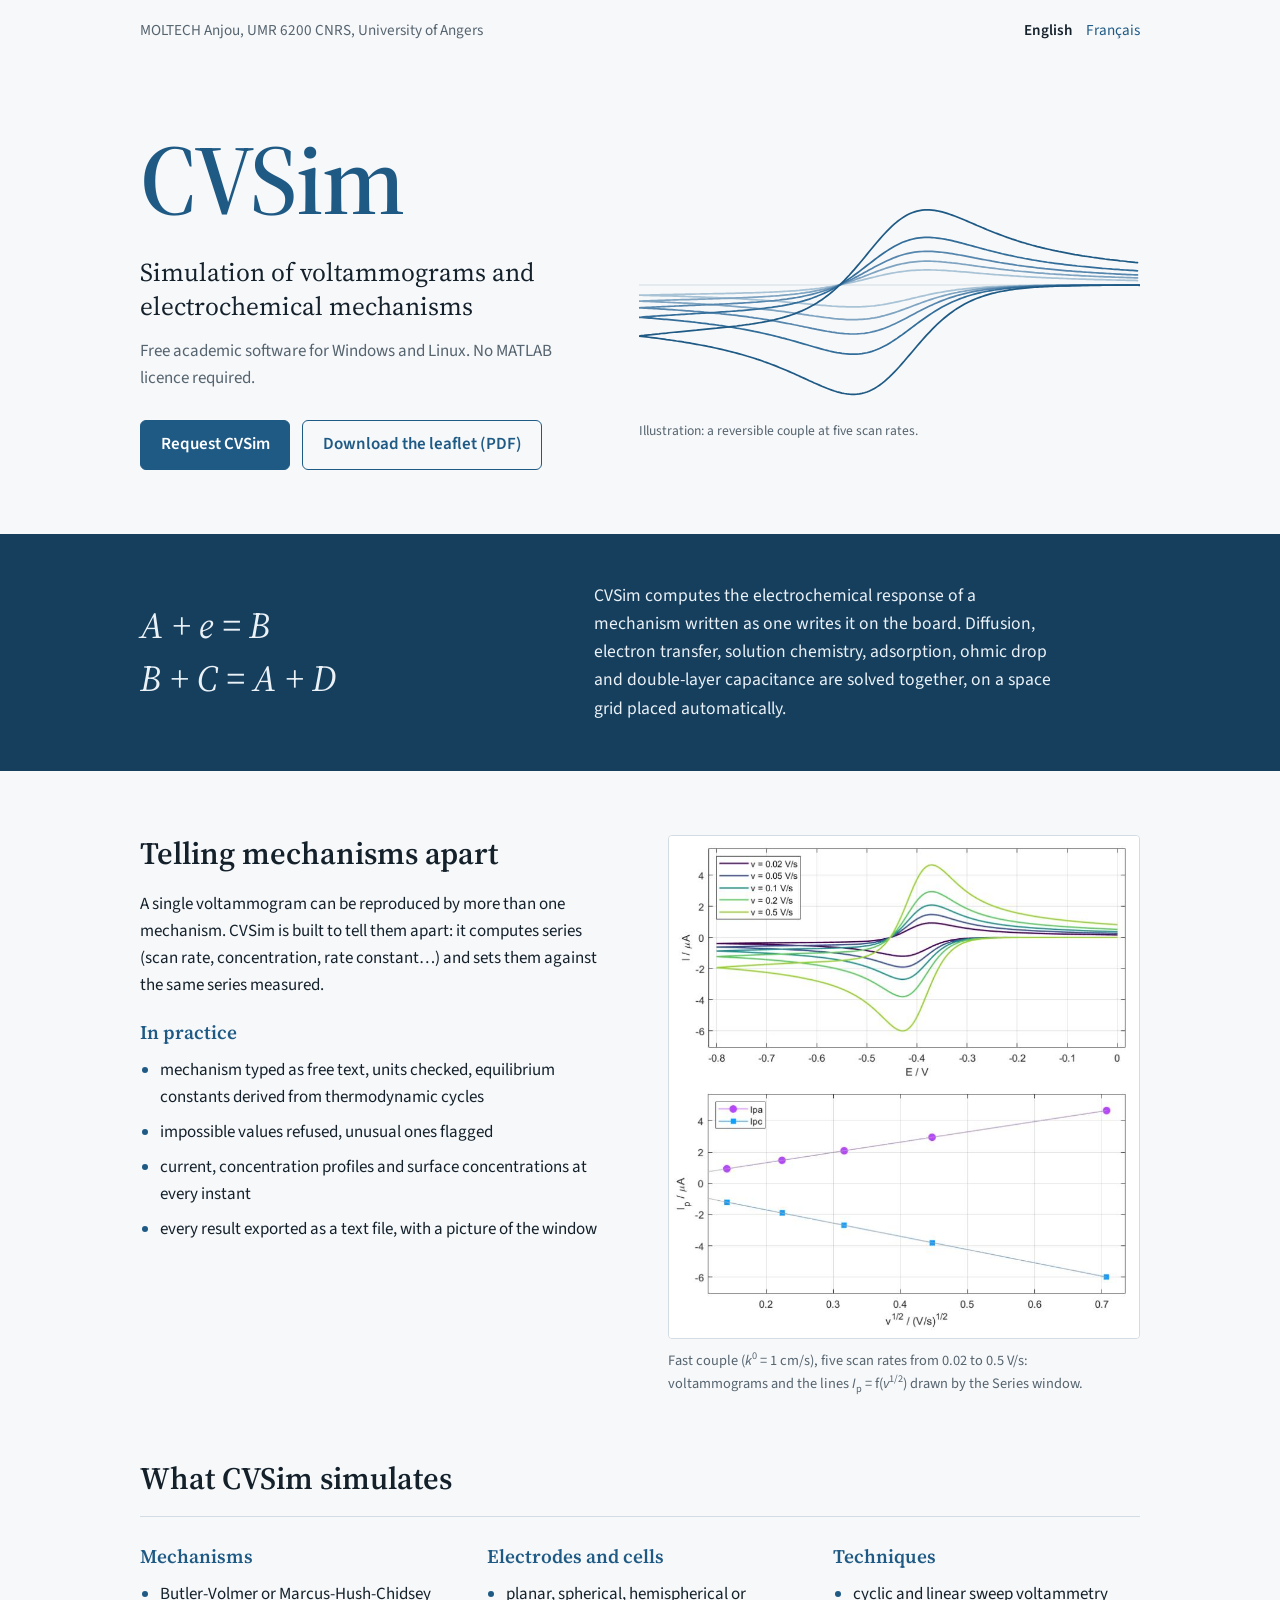
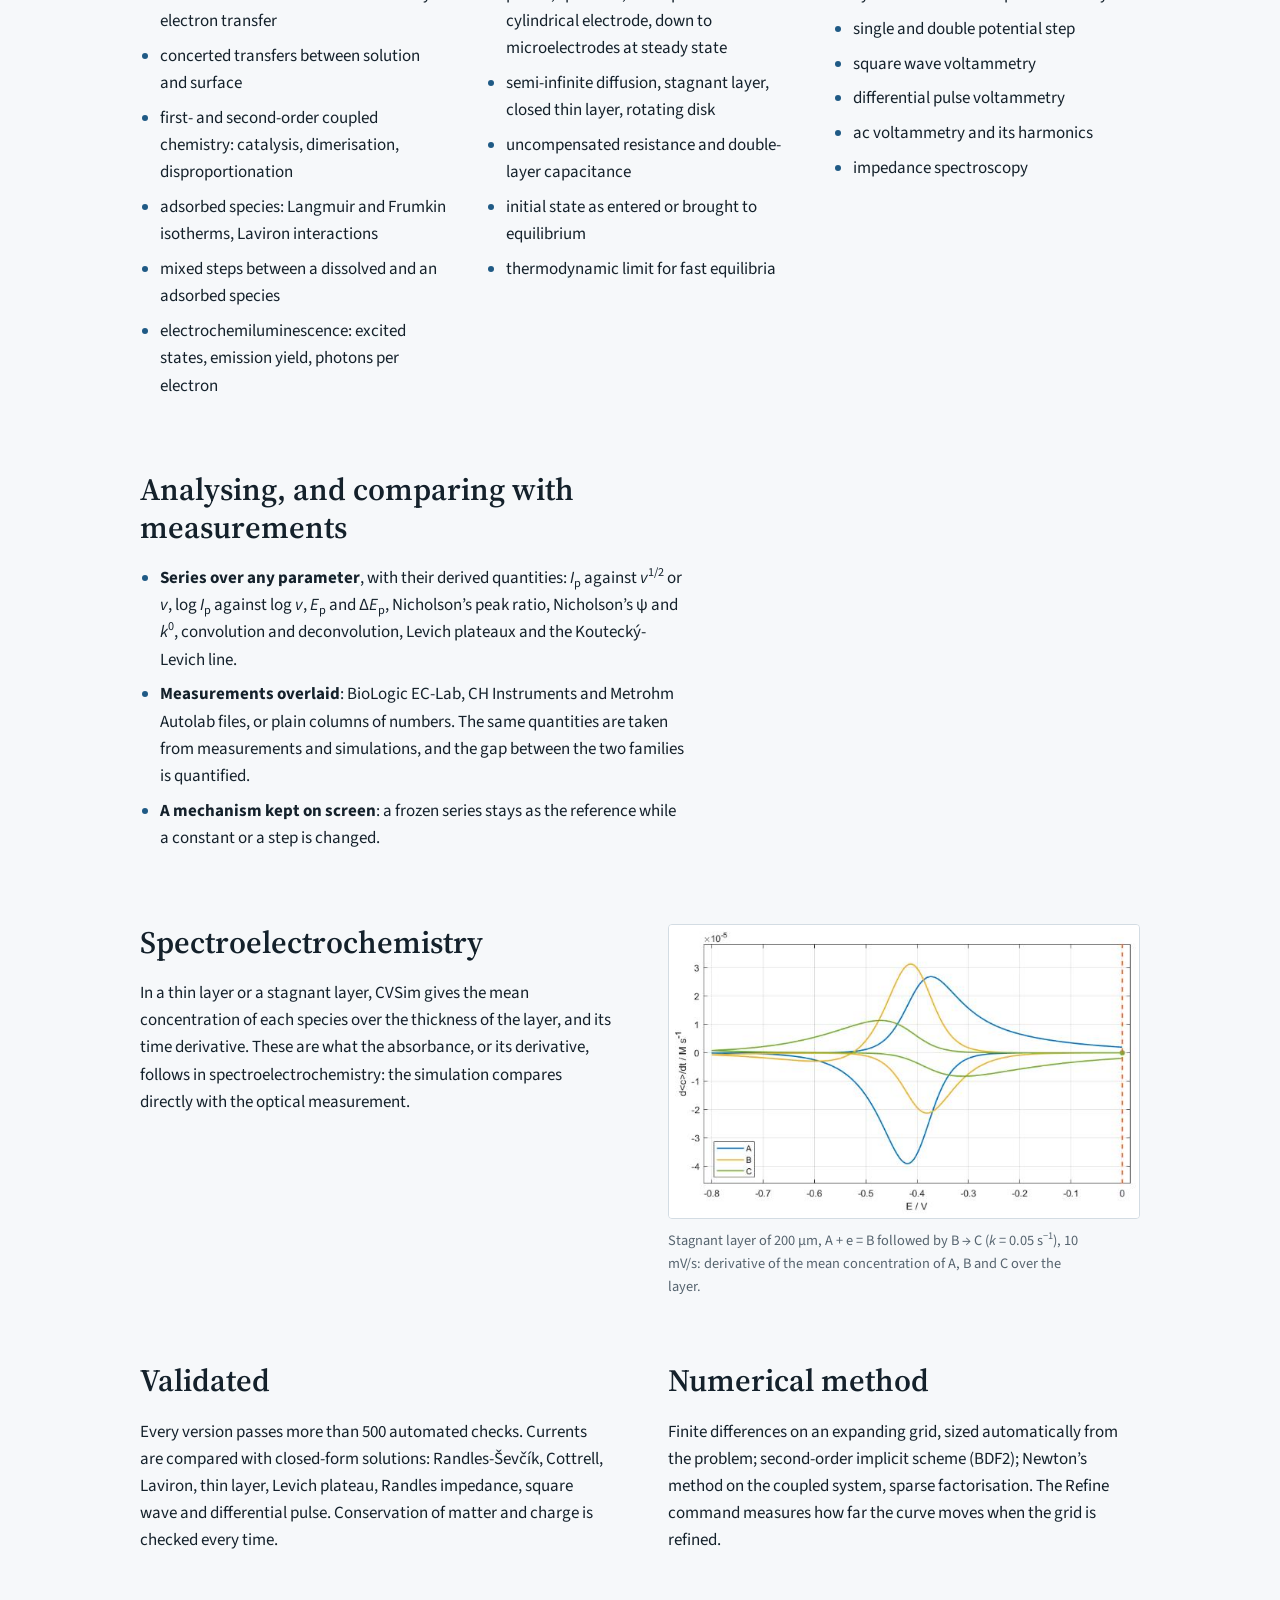
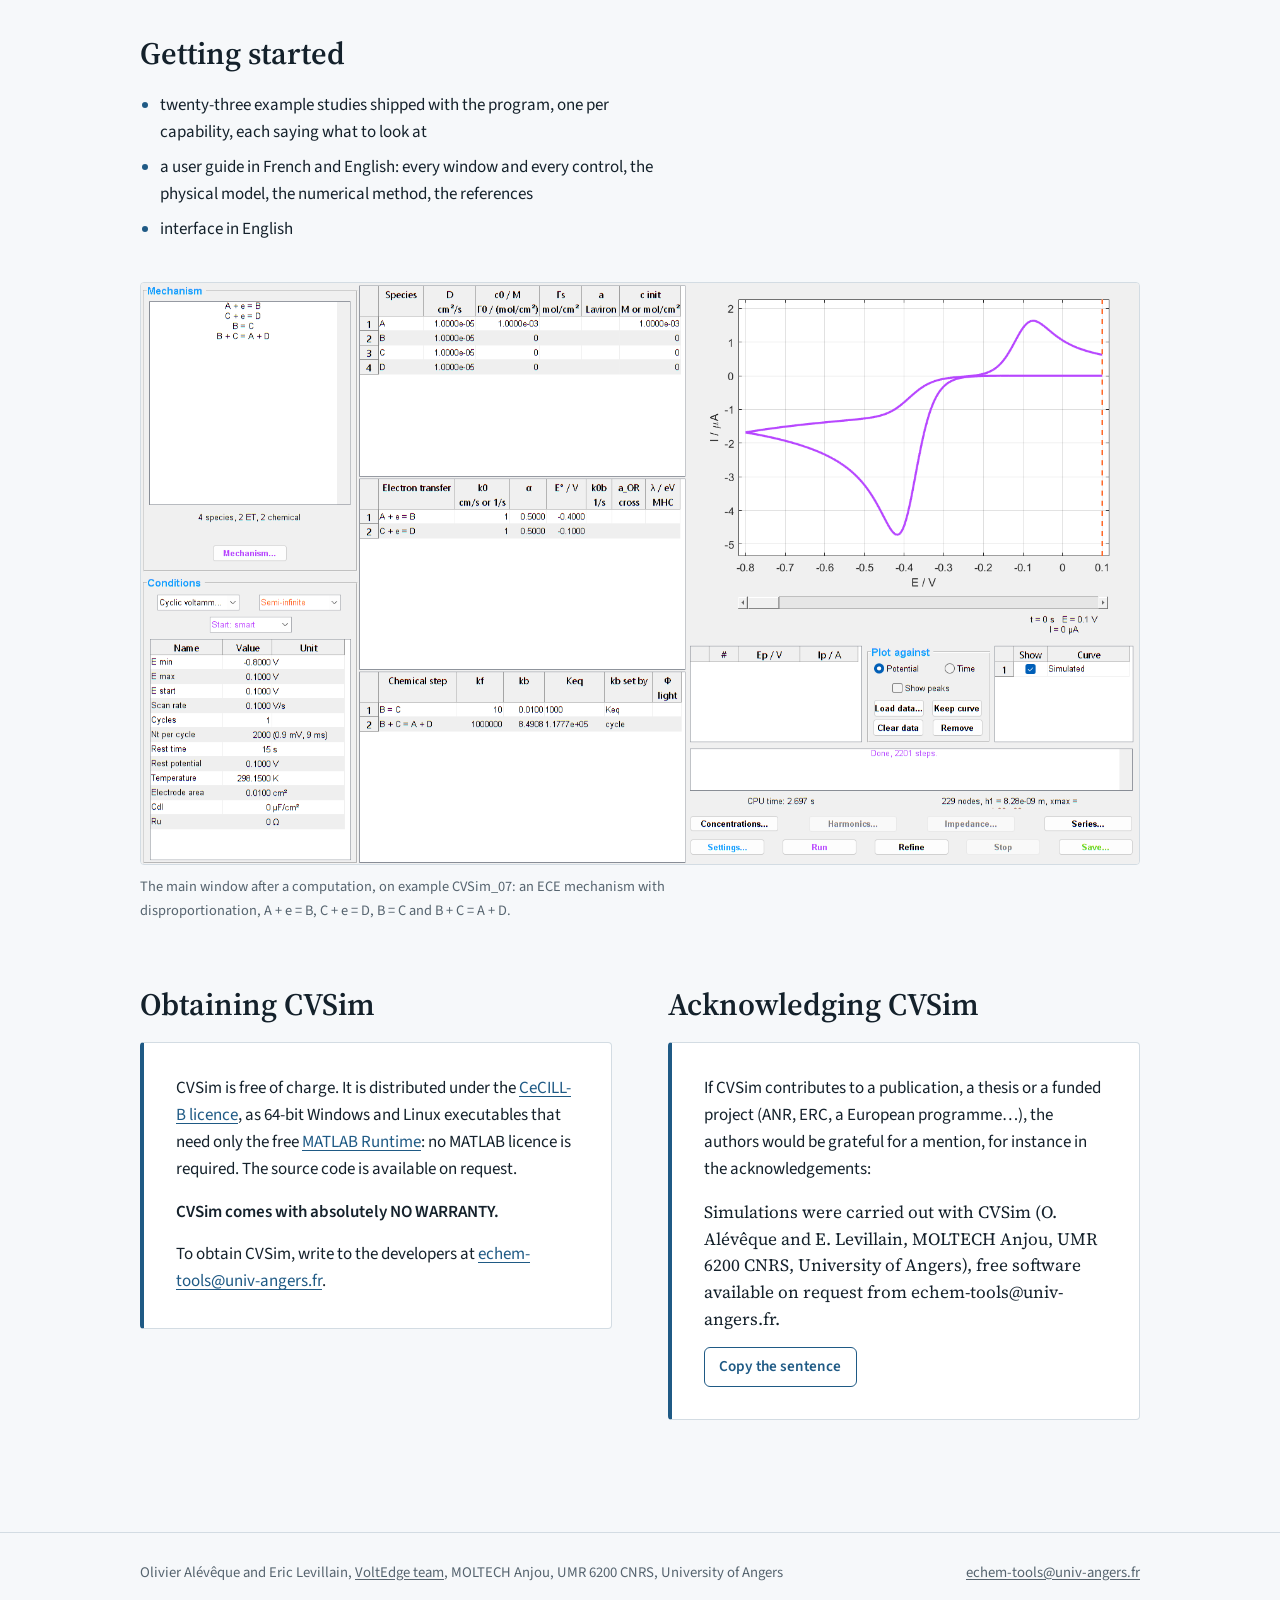
==== index.html @ 3dc46833 "Add files via upload" ====
<!doctype html>
<html lang="en">
<head>
<meta charset="utf-8">
<meta name="viewport" content="width=device-width, initial-scale=1">
<title>CVSim · Simulation of voltammograms and electrochemical mechanisms</title>
<meta name="description" content="CVSim is free academic software that simulates voltammograms and electrochemical mechanisms: diffusion, electron transfer, coupled chemistry, adsorption, thin layers, spectroelectrochemistry. Windows and Linux.">
<link rel="alternate" hreflang="en" href="./">
<link rel="alternate" hreflang="fr" href="fr/">
<link rel="icon" href="assets/favicon.svg" type="image/svg+xml">
<link rel="preconnect" href="https://fonts.googleapis.com">
<link rel="preconnect" href="https://fonts.gstatic.com" crossorigin>
<link href="https://fonts.googleapis.com/css2?family=Source+Sans+3:wght@400;600&family=Source+Serif+4:ital,opsz,wght@0,8..60,400;0,8..60,600;1,8..60,400&display=swap" rel="stylesheet">
<link rel="stylesheet" href="assets/style.css">
</head>
<body>

<header class="topbar">
  <a class="lab" href="https://moltech-anjou.univ-angers.fr/en/research/team-voltedge.html">MOLTECH Anjou, UMR 6200 CNRS, University of Angers</a>
  <nav class="lang" aria-label="Language">
    <span aria-current="page">English</span>
    <a href="fr/" hreflang="fr" lang="fr">Français</a>
  </nav>
</header>

<main>

  <section class="hero">
    <div>
      <h1>CVSim</h1>
      <p class="tagline">Simulation of voltammograms and electrochemical mechanisms</p>
      <p class="platform">Free academic software for Windows and Linux. No MATLAB licence required.</p>
      <div class="actions">
        <a class="btn btn-primary" href="mailto:echem-tools@univ-angers.fr?subject=CVSim%20request">Request CVSim</a>
        <a class="btn btn-secondary" href="https://uabox.univ-angers.fr/s/JEEEbe2ZSLbXmXr/download?path=%2F&amp;files=CVSim_Leaflet_EN.pdf">Download the leaflet (PDF)</a>
      </div>
    </div>
    <figure class="hero-figure">
      <img src="images/hero-cv.svg" width="640" height="320" alt="Cyclic voltammograms of a reversible couple at five scan rates">
      <figcaption>Illustration: a reversible couple at five scan rates.</figcaption>
    </figure>
  </section>

  <section class="board" aria-label="Mechanisms as written on the board">
    <div class="board-inner">
      <p class="equations">A + e = B<br>B + C = A + D</p>
      <p class="lead">CVSim computes the electrochemical response of a mechanism written as one writes it on the board. Diffusion, electron transfer, solution chemistry, adsorption, ohmic drop and double-layer capacitance are solved together, on a space grid placed automatically.</p>
    </div>
  </section>

  <section class="section">
    <div class="split">
      <div class="prose">
        <h2>Telling mechanisms apart</h2>
        <p>A single voltammogram can be reproduced by more than one mechanism. CVSim is built to tell them apart: it computes series (scan rate, concentration, rate constant…) and sets them against the same series measured.</p>
        <h3>In practice</h3>
        <ul class="plain">
          <li>mechanism typed as free text, units checked, equilibrium constants derived from thermodynamic cycles</li>
          <li>impossible values refused, unusual ones flagged</li>
          <li>current, concentration profiles and surface concentrations at every instant</li>
          <li>every result exported as a text file, with a picture of the window</li>
        </ul>
      </div>
      <figure class="fig" data-file="images/fig1-scan-rates.png">
        <img src="images/fig1-scan-rates.png" alt="Voltammograms of a fast couple at five scan rates and the peak currents plotted against the square root of the scan rate" loading="lazy">
        <figcaption>Fast couple (<i>k</i><sup>0</sup> = 1 cm/s), five scan rates from 0.02 to 0.5 V/s: voltammograms and the lines <i>I</i><sub>p</sub> = f(<i>v</i><sup>1/2</sup>) drawn by the Series window.</figcaption>
      </figure>
    </div>
  </section>

  <section class="section" aria-labelledby="capabilities">
    <h2 id="capabilities">What CVSim simulates</h2>
    <div class="columns">
      <div>
        <h3>Mechanisms</h3>
        <ul class="plain">
          <li>Butler-Volmer or Marcus-Hush-Chidsey electron transfer</li>
          <li>concerted transfers between solution and surface</li>
          <li>first- and second-order coupled chemistry: catalysis, dimerisation, disproportionation</li>
          <li>adsorbed species: Langmuir and Frumkin isotherms, Laviron interactions</li>
          <li>mixed steps between a dissolved and an adsorbed species</li>
          <li>electrochemiluminescence: excited states, emission yield, photons per electron</li>
        </ul>
      </div>
      <div>
        <h3>Electrodes and cells</h3>
        <ul class="plain">
          <li>planar, spherical, hemispherical or cylindrical electrode, down to microelectrodes at steady state</li>
          <li>semi-infinite diffusion, stagnant layer, closed thin layer, rotating disk</li>
          <li>uncompensated resistance and double-layer capacitance</li>
          <li>initial state as entered or brought to equilibrium</li>
          <li>thermodynamic limit for fast equilibria</li>
        </ul>
      </div>
      <div>
        <h3>Techniques</h3>
        <ul class="plain">
          <li>cyclic and linear sweep voltammetry</li>
          <li>single and double potential step</li>
          <li>square wave voltammetry</li>
          <li>differential pulse voltammetry</li>
          <li>ac voltammetry and its harmonics</li>
          <li>impedance spectroscopy</li>
        </ul>
      </div>
    </div>
  </section>

  <section class="section">
    <div class="prose">
      <h2>Analysing, and comparing with measurements</h2>
      <ul class="plain">
        <li><strong>Series over any parameter</strong>, with their derived quantities: <i>I</i><sub>p</sub> against <i>v</i><sup>1/2</sup> or <i>v</i>, log <i>I</i><sub>p</sub> against log <i>v</i>, <i>E</i><sub>p</sub> and Δ<i>E</i><sub>p</sub>, Nicholson’s peak ratio, Nicholson’s ψ and <i>k</i><sup>0</sup>, convolution and deconvolution, Levich plateaux and the Koutecký-Levich line.</li>
        <li><strong>Measurements overlaid</strong>: BioLogic EC-Lab, CH Instruments and Metrohm Autolab files, or plain columns of numbers. The same quantities are taken from measurements and simulations, and the gap between the two families is quantified.</li>
        <li><strong>A mechanism kept on screen</strong>: a frozen series stays as the reference while a constant or a step is changed.</li>
      </ul>
    </div>
  </section>

  <section class="section">
    <div class="split">
      <div class="prose">
        <h2>Spectroelectrochemistry</h2>
        <p>In a thin layer or a stagnant layer, CVSim gives the mean concentration of each species over the thickness of the layer, and its time derivative. These are what the absorbance, or its derivative, follows in spectroelectrochemistry: the simulation compares directly with the optical measurement.</p>
      </div>
      <figure class="fig" data-file="images/fig2-stagnant-layer.png">
        <img src="images/fig2-stagnant-layer.png" alt="Time derivative of the mean concentrations of A, B and C over a 200 micrometre stagnant layer" loading="lazy">
        <figcaption>Stagnant layer of 200 μm, A + e = B followed by B → C (<i>k</i> = 0.05 s<sup>−1</sup>), 10 mV/s: derivative of the mean concentration of A, B and C over the layer.</figcaption>
      </figure>
    </div>
  </section>

  <section class="section">
    <div class="split">
      <div class="prose">
        <h2>Validated</h2>
        <p>Every version passes more than 500 automated checks. Currents are compared with closed-form solutions: Randles-Ševčík, Cottrell, Laviron, thin layer, Levich plateau, Randles impedance, square wave and differential pulse. Conservation of matter and charge is checked every time.</p>
      </div>
      <div class="prose">
        <h2>Numerical method</h2>
        <p>Finite differences on an expanding grid, sized automatically from the problem; second-order implicit scheme (BDF2); Newton’s method on the coupled system, sparse factorisation. The Refine command measures how far the curve moves when the grid is refined.</p>
      </div>
    </div>
  </section>

  <section class="section">
    <div class="stack">
      <div class="prose">
        <h2>Getting started</h2>
        <ul class="plain">
          <li>twenty-three example studies shipped with the program, one per capability, each saying what to look at</li>
          <li>a user guide in French and English: every window and every control, the physical model, the numerical method, the references</li>
          <li>interface in English</li>
        </ul>
      </div>
      <figure class="fig" data-file="images/cvsim-window.png">
        <img src="images/cvsim-window.png" alt="The main window of CVSim" loading="lazy">
        <figcaption>The main window after a computation, on example CVSim_07: an ECE mechanism with disproportionation, A + e = B, C + e = D, B = C and B + C = A + D.</figcaption>
      </figure>
    </div>
  </section>

  <section class="section" id="obtain">
    <div class="split">
      <div>
        <h2>Obtaining CVSim</h2>
        <div class="panel">
          <p>CVSim is free of charge. It is distributed under the <a href="https://cecill.info/licences/Licence_CeCILL-B_V1-en.html">CeCILL-B licence</a>, as 64-bit Windows and Linux executables that need only the free <a href="https://www.mathworks.com/products/compiler/matlab-runtime.html">MATLAB Runtime</a>: no MATLAB licence is required. The source code is available on request.</p>
          <p class="warranty">CVSim comes with absolutely NO WARRANTY.</p>
          <p>To obtain CVSim, write to the developers at <a href="mailto:echem-tools@univ-angers.fr?subject=CVSim%20request">echem-tools@univ-angers.fr</a>.</p>
        </div>
      </div>
      <div>
        <h2>Acknowledging CVSim</h2>
        <div class="panel">
          <p>If CVSim contributes to a publication, a thesis or a funded project (ANR, ERC, a European programme…), the authors would be grateful for a mention, for instance in the acknowledgements:</p>
          <blockquote class="cite" id="cite-text">Simulations were carried out with CVSim (O. Alévêque and E. Levillain, MOLTECH Anjou, UMR 6200 CNRS, University of Angers), free software available on request from echem-tools@univ-angers.fr.</blockquote>
          <button class="copy" type="button" data-target="cite-text" data-done="Copied">Copy the sentence</button><span class="copy-status" role="status" aria-live="polite"></span>
        </div>
      </div>
    </div>
  </section>

</main>

<footer>
  <div class="footer-inner">
    <p>Olivier Alévêque and Eric Levillain, <a href="https://moltech-anjou.univ-angers.fr/en/research/team-voltedge.html">VoltEdge team</a>, MOLTECH Anjou, UMR 6200 CNRS, University of Angers</p>
    <p><a href="mailto:echem-tools@univ-angers.fr">echem-tools@univ-angers.fr</a></p>
  </div>
</footer>

<script src="assets/site.js"></script>
</body>
</html>
---- assets/style.css ----
/* CVSim — site stylesheet (shared by the English and French pages) */

:root {
  --paper: #F6F8FA;
  --surface: #FFFFFF;
  --ink: #14212B;
  --muted: #56646F;
  --rule: #D3DCE3;
  --accent: #1F5A85;
  --accent-deep: #163F5E;
  --accent-soft: #E6EEF5;

  --serif: "Source Serif 4", Georgia, "Times New Roman", serif;
  --sans: "Source Sans 3", "Segoe UI", Helvetica, Arial, sans-serif;

  --measure: 68ch;
  --wide: 1080px;
  --gutter: clamp(16px, 4vw, 40px);
}

*,
*::before,
*::after { box-sizing: border-box; }

html { -webkit-text-size-adjust: 100%; }

body {
  margin: 0;
  background: var(--paper);
  color: var(--ink);
  font-family: var(--sans);
  font-size: 1.0625rem;
  line-height: 1.6;
}

img, svg { max-width: 100%; height: auto; display: block; }

a { color: var(--accent); text-underline-offset: 0.15em; }
a:hover { color: var(--accent-deep); }

:focus-visible {
  outline: 3px solid var(--accent);
  outline-offset: 3px;
  border-radius: 2px;
}

sub, sup { font-size: 0.72em; line-height: 0; }

/* ---------- Top bar ---------- */

.topbar {
  max-width: var(--wide);
  margin: 0 auto;
  padding: 18px var(--gutter);
  display: flex;
  justify-content: space-between;
  align-items: baseline;
  gap: 16px;
  font-size: 0.95rem;
  color: var(--muted);
}

.topbar .lab { color: var(--muted); text-decoration: none; }
.topbar .lab:hover { color: var(--ink); text-decoration: underline; }

.lang { display: flex; gap: 14px; }
.lang a, .lang span { text-decoration: none; }
.lang [aria-current="page"] { color: var(--ink); font-weight: 600; }

/* ---------- Hero ---------- */

.hero {
  max-width: var(--wide);
  margin: 0 auto;
  padding: clamp(24px, 6vw, 72px) var(--gutter) clamp(32px, 6vw, 64px);
  display: grid;
  grid-template-columns: minmax(0, 1fr) minmax(0, 1.15fr);
  gap: clamp(24px, 5vw, 64px);
  align-items: center;
}

.hero h1 {
  font-family: var(--serif);
  font-weight: 600;
  font-size: clamp(3.4rem, 9vw, 6.2rem);
  line-height: 0.95;
  letter-spacing: -0.02em;
  color: var(--accent);
  margin: 0 0 0.3em;
}

.hero .tagline {
  font-family: var(--serif);
  font-size: clamp(1.25rem, 2.4vw, 1.6rem);
  line-height: 1.3;
  margin: 0 0 0.6em;
}

.hero .platform { color: var(--muted); margin: 0 0 1.6em; }

.actions { display: flex; flex-wrap: wrap; gap: 12px; }

.btn {
  display: inline-block;
  padding: 0.62em 1.15em;
  border-radius: 6px;
  font-weight: 600;
  text-decoration: none;
  border: 1.5px solid var(--accent);
}
.btn-primary { background: var(--accent); color: #fff; }
.btn-primary:hover { background: var(--accent-deep); border-color: var(--accent-deep); color: #fff; }
.btn-secondary { background: transparent; color: var(--accent); }
.btn-secondary:hover { background: var(--accent-soft); }

.hero-figure { margin: 0; }
.hero-figure figcaption {
  margin-top: 10px;
  font-size: 0.85rem;
  color: var(--muted);
}

/* ---------- Mechanism strip ---------- */

.board {
  background: var(--accent-deep);
  color: #EAF1F7;
}
.board-inner {
  max-width: var(--wide);
  margin: 0 auto;
  padding: clamp(28px, 5vw, 48px) var(--gutter);
  display: grid;
  grid-template-columns: minmax(0, 1fr) minmax(0, 1.4fr);
  gap: clamp(20px, 5vw, 64px);
  align-items: center;
}
.board .equations {
  font-family: var(--serif);
  font-style: italic;
  font-size: clamp(1.5rem, 3.4vw, 2.3rem);
  line-height: 1.45;
  margin: 0;
}
.board p.lead { margin: 0; font-size: 1.1rem; max-width: 52ch; }

/* ---------- Content ---------- */

main { padding-bottom: 24px; }

.section {
  max-width: var(--wide);
  margin: 0 auto;
  padding: clamp(36px, 6vw, 64px) var(--gutter) 0;
}

.section h2,
.split h2 {
  font-family: var(--serif);
  font-weight: 600;
  font-size: clamp(1.55rem, 2.6vw, 1.95rem);
  line-height: 1.2;
  margin: 0 0 0.6em;
  color: var(--ink);
}

.section h3 {
  font-family: var(--serif);
  font-weight: 600;
  font-size: 1.2rem;
  margin: 0 0 0.5em;
  color: var(--accent);
}

.prose { max-width: var(--measure); }
.prose p { margin: 0 0 1em; }

ul.plain { margin: 0; padding-left: 1.15em; }
ul.plain li { margin: 0 0 0.45em; }
ul.plain li::marker { color: var(--accent); }

.split {
  display: grid;
  grid-template-columns: minmax(0, 1fr) minmax(0, 1fr);
  gap: clamp(24px, 5vw, 56px);
  align-items: start;
}

.columns {
  display: grid;
  grid-template-columns: repeat(3, minmax(0, 1fr));
  gap: clamp(20px, 4vw, 40px);
  border-top: 1px solid var(--rule);
  padding-top: 24px;
}

/* ---------- Figures ---------- */

figure.fig { margin: 0; }
figure.fig img {
  width: 100%;
  background: var(--surface);
  border: 1px solid var(--rule);
  border-radius: 4px;
}
figure.fig figcaption {
  margin-top: 10px;
  font-size: 0.9rem;
  color: var(--muted);
  max-width: 60ch;
}

/* Shown only while an image file has not been added to /images yet */
figure.fig.missing img { display: none; }
figure.fig.missing::before {
  content: attr(data-file);
  display: flex;
  align-items: center;
  justify-content: center;
  min-height: 220px;
  border: 1.5px dashed var(--rule);
  border-radius: 4px;
  color: var(--muted);
  font-size: 0.9rem;
  background: var(--surface);
}

/* ---------- Obtain / cite ---------- */

.panel {
  background: var(--surface);
  border: 1px solid var(--rule);
  border-left: 4px solid var(--accent);
  border-radius: 4px;
  padding: clamp(20px, 3vw, 32px);
}
.panel p { margin: 0 0 0.9em; }
.panel p:last-child { margin-bottom: 0; }

.warranty { font-weight: 600; }

blockquote.cite {
  margin: 0 0 14px;
  padding: 0;
  font-family: var(--serif);
  font-size: 1.08rem;
  line-height: 1.55;
}

.copy {
  font: inherit;
  font-size: 0.95rem;
  font-weight: 600;
  padding: 0.45em 0.95em;
  border-radius: 6px;
  border: 1.5px solid var(--accent);
  background: transparent;
  color: var(--accent);
  cursor: pointer;
}
.copy:hover { background: var(--accent-soft); }
.copy-status { margin-left: 10px; font-size: 0.9rem; color: var(--muted); }

/* ---------- Footer ---------- */

footer {
  margin-top: clamp(48px, 8vw, 88px);
  border-top: 1px solid var(--rule);
}
.footer-inner {
  max-width: var(--wide);
  margin: 0 auto;
  padding: 28px var(--gutter) 40px;
  display: flex;
  flex-wrap: wrap;
  justify-content: space-between;
  gap: 12px 32px;
  font-size: 0.92rem;
  color: var(--muted);
}
.footer-inner p { margin: 0; }
.footer-inner a { color: var(--muted); }
.footer-inner a:hover { color: var(--ink); }

/* ---------- Responsive ---------- */

@media (max-width: 820px) {
  .hero,
  .board-inner,
  .split { grid-template-columns: minmax(0, 1fr); }
  .columns { grid-template-columns: minmax(0, 1fr); }
  .hero-figure { order: 2; }
}

@media (max-width: 480px) {
  .topbar { flex-direction: column; gap: 6px; }
  .btn { width: 100%; text-align: center; }
}

@media print {
  .actions, .copy, .lang { display: none; }
  body { background: #fff; }
  .board { background: #fff; color: var(--ink); }
}

/* Prose followed by a full-width figure (wide window captures) */
.stack { display: grid; gap: clamp(20px, 3vw, 32px); }
.stack figure.fig figcaption { max-width: 80ch; }
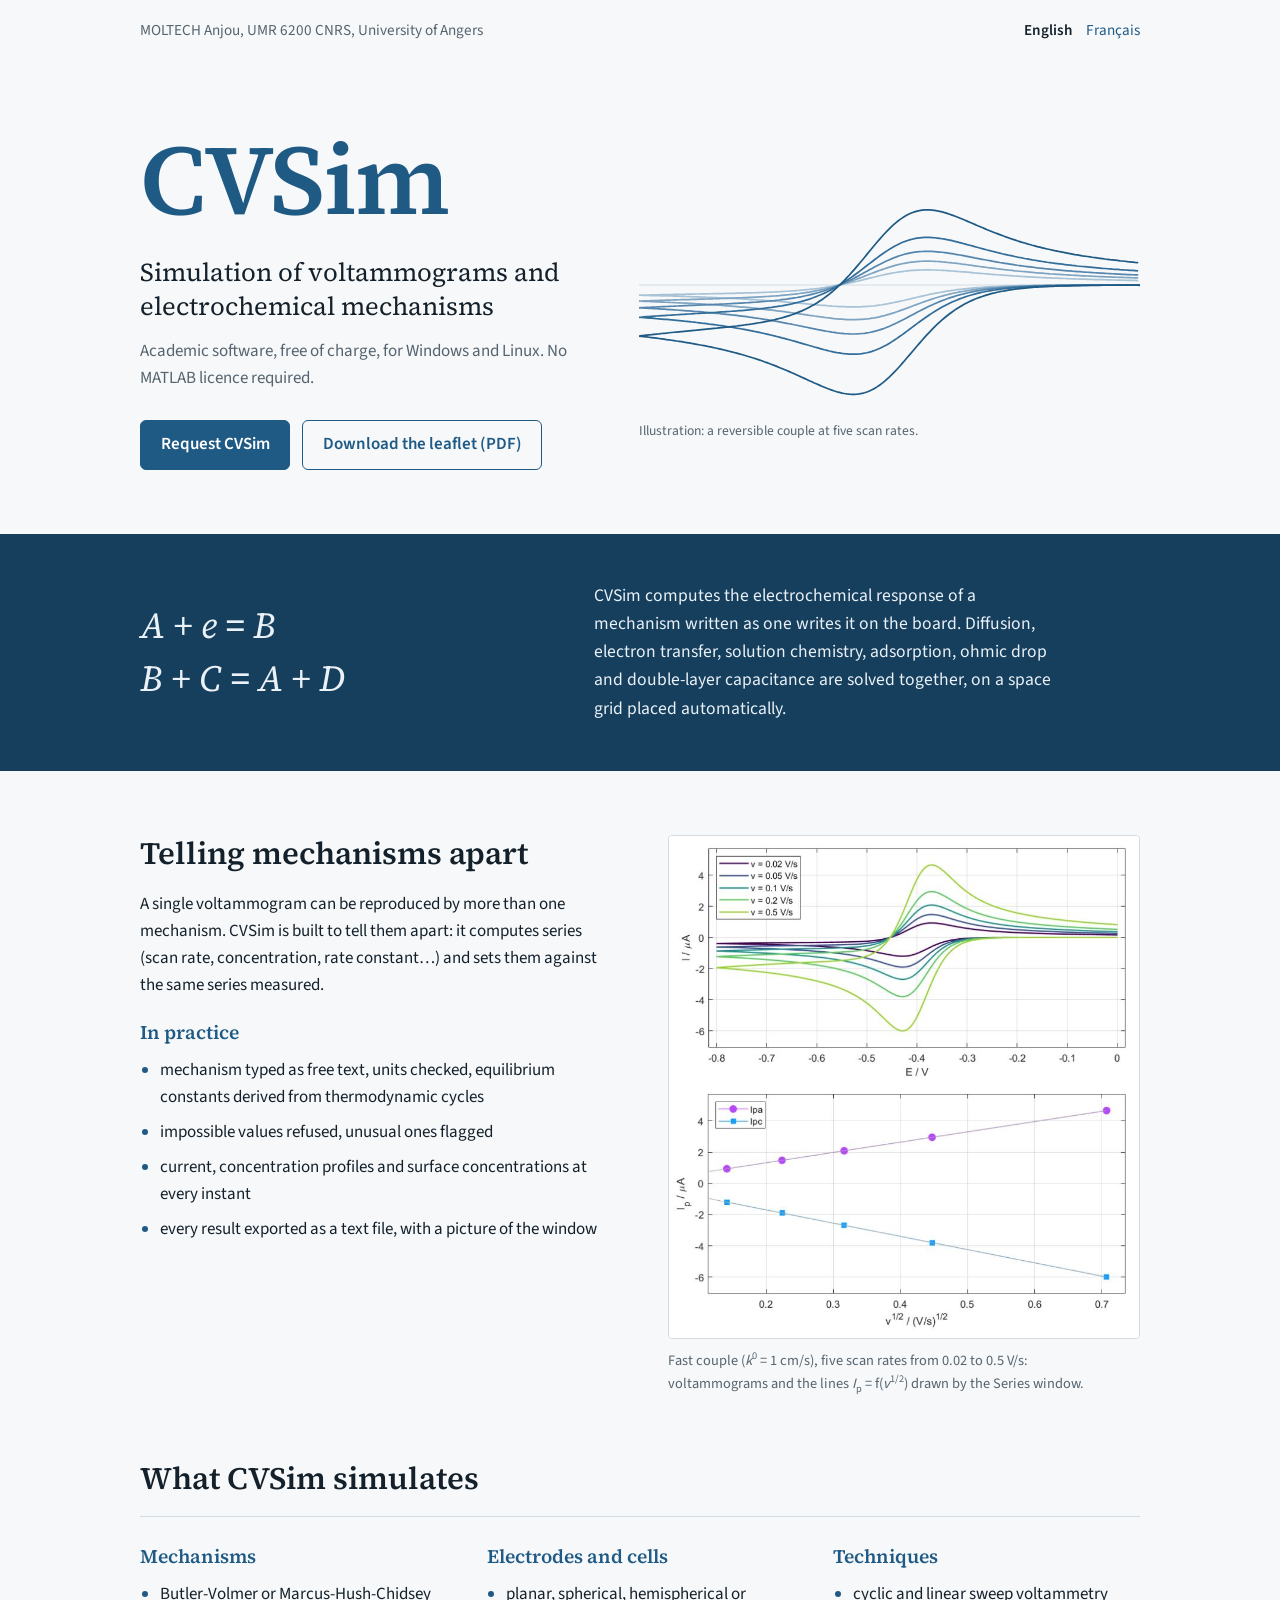
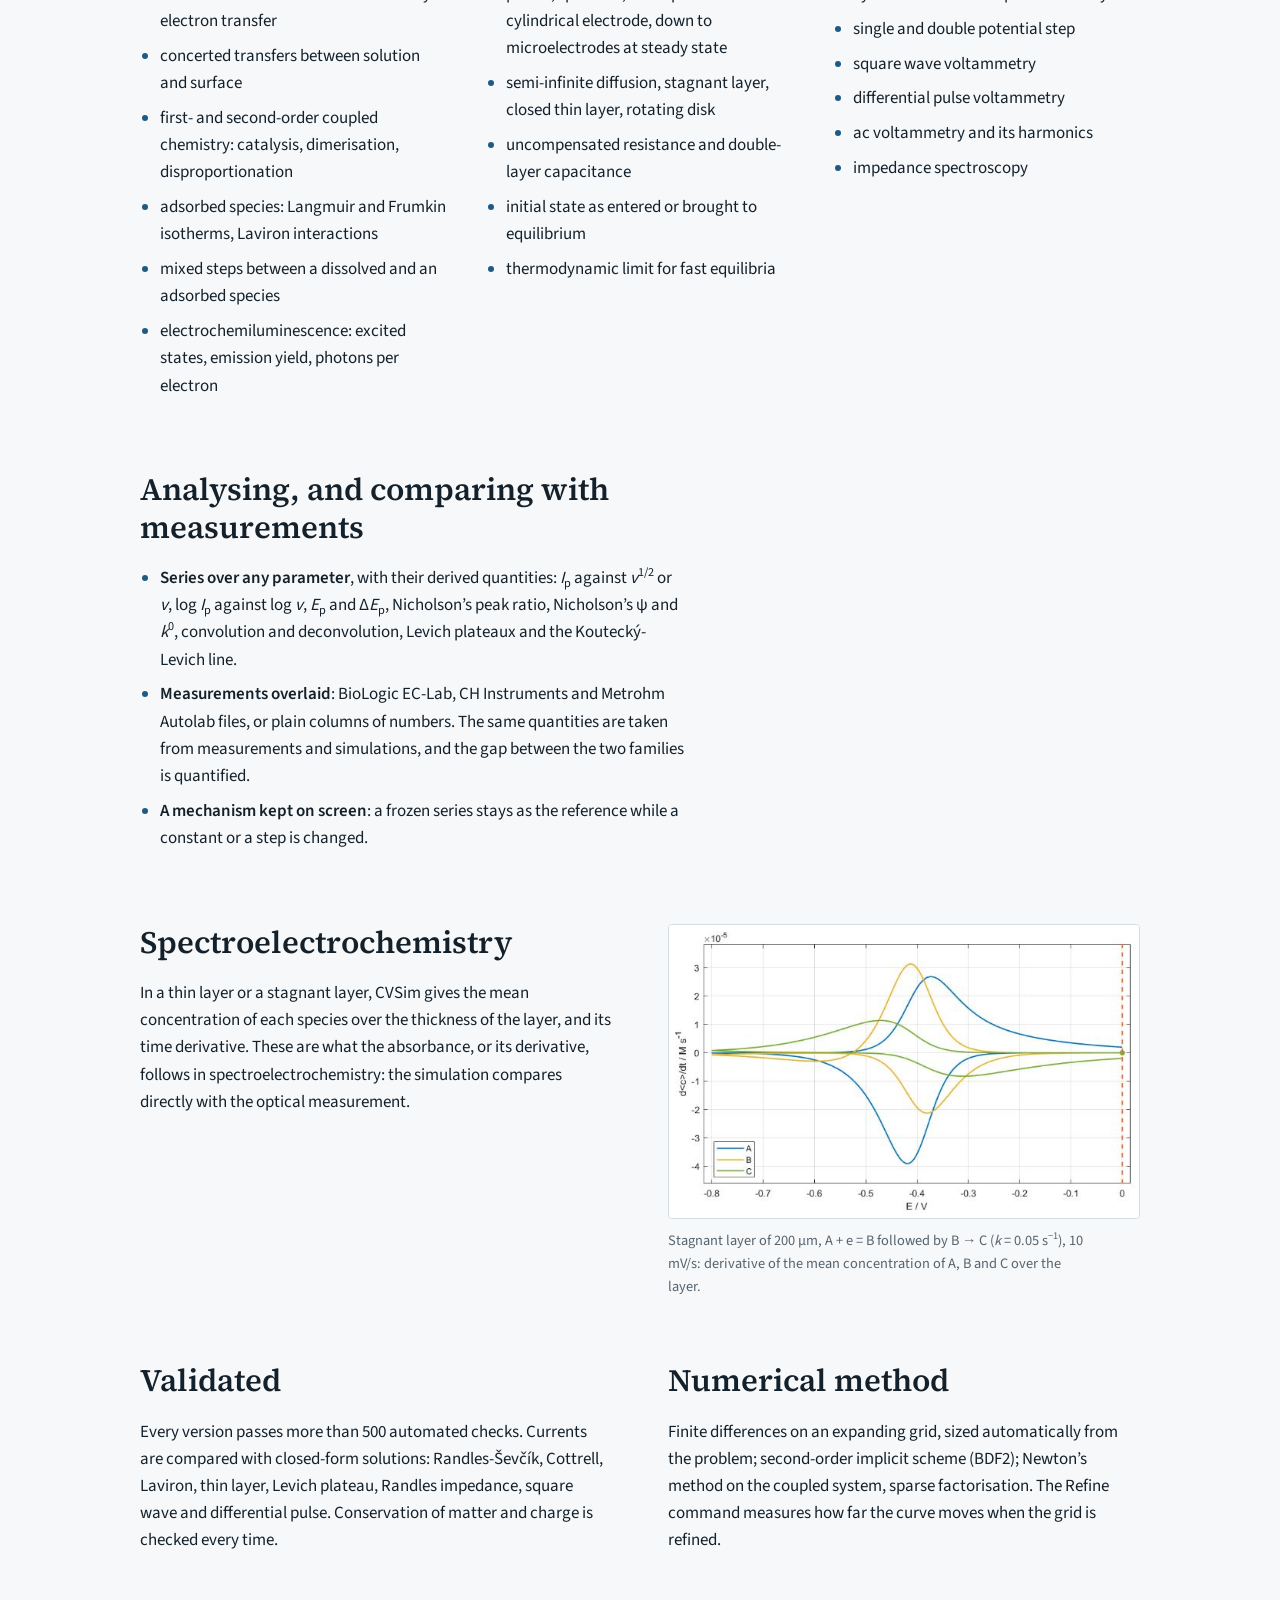
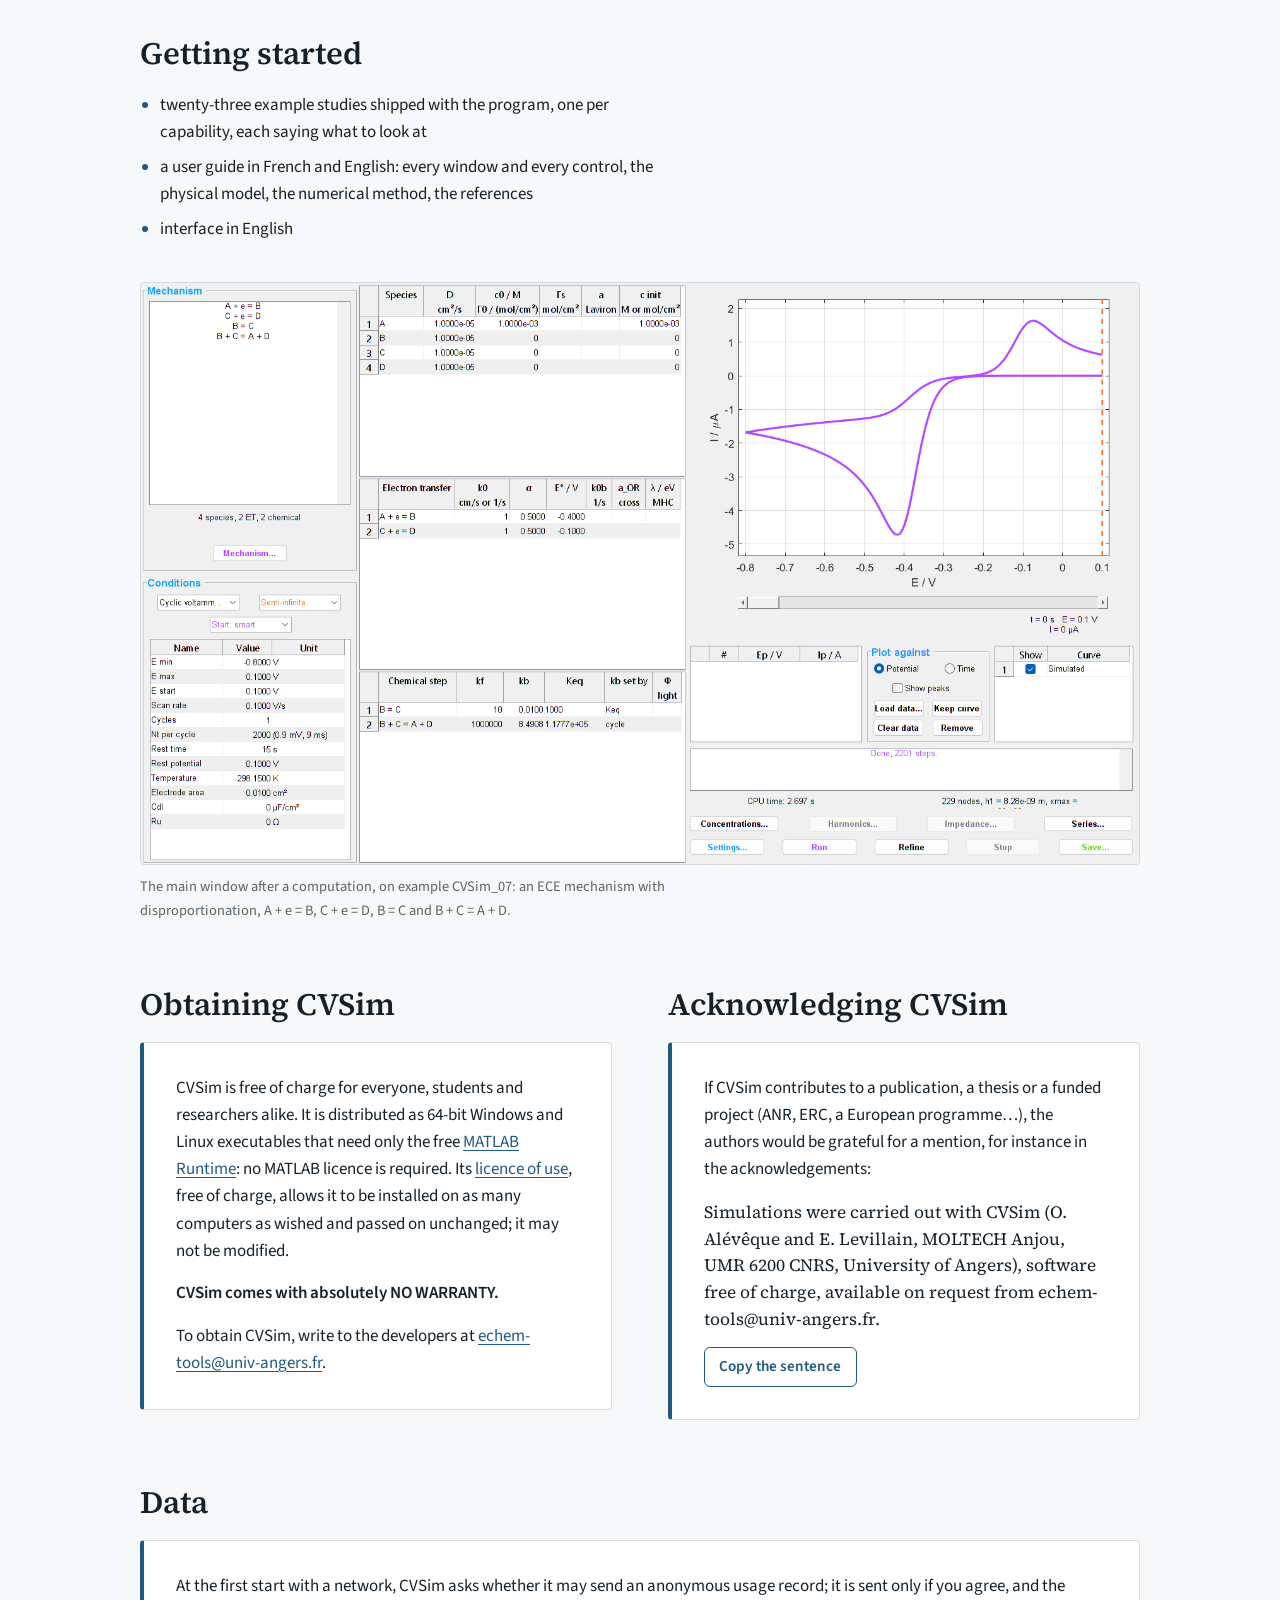
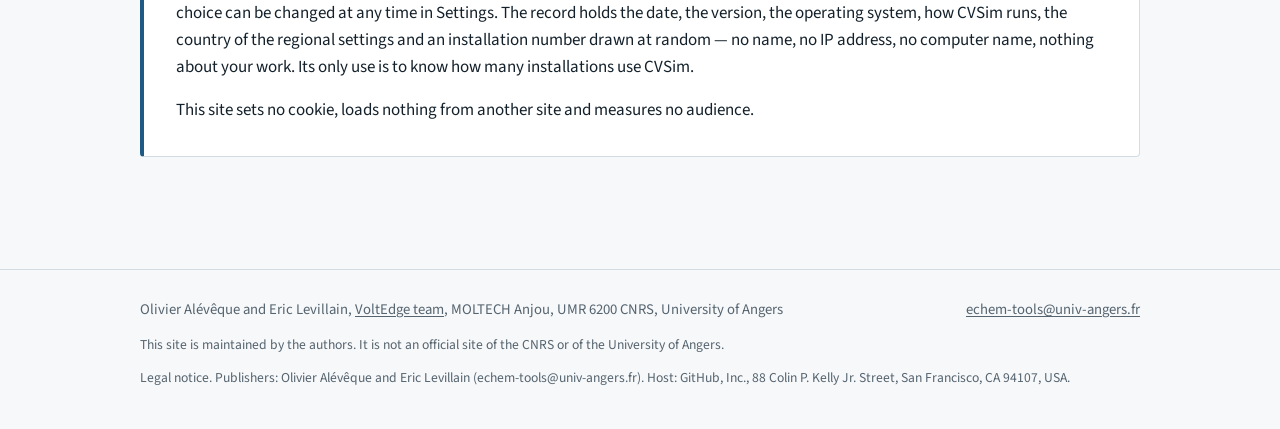
==== commit 3b246d98: "Add files via upload" ====
--- a/index.html
+++ b/index.html
@@ -4,13 +4,11 @@
 <meta charset="utf-8">
 <meta name="viewport" content="width=device-width, initial-scale=1">
 <title>CVSim · Simulation of voltammograms and electrochemical mechanisms</title>
-<meta name="description" content="CVSim is free academic software that simulates voltammograms and electrochemical mechanisms: diffusion, electron transfer, coupled chemistry, adsorption, thin layers, spectroelectrochemistry. Windows and Linux.">
+<meta name="description" content="CVSim is academic software, free of charge, that simulates voltammograms and electrochemical mechanisms: diffusion, electron transfer, coupled chemistry, adsorption, thin layers, spectroelectrochemistry. Windows and Linux.">
 <link rel="alternate" hreflang="en" href="./">
 <link rel="alternate" hreflang="fr" href="fr/">
 <link rel="icon" href="assets/favicon.svg" type="image/svg+xml">
-<link rel="preconnect" href="https://fonts.googleapis.com">
-<link rel="preconnect" href="https://fonts.gstatic.com" crossorigin>
-<link href="https://fonts.googleapis.com/css2?family=Source+Sans+3:wght@400;600&family=Source+Serif+4:ital,opsz,wght@0,8..60,400;0,8..60,600;1,8..60,400&display=swap" rel="stylesheet">
+<link rel="stylesheet" href="assets/fonts.css">
 <link rel="stylesheet" href="assets/style.css">
 </head>
 <body>
@@ -29,10 +27,10 @@
     <div>
       <h1>CVSim</h1>
       <p class="tagline">Simulation of voltammograms and electrochemical mechanisms</p>
-      <p class="platform">Free academic software for Windows and Linux. No MATLAB licence required.</p>
+      <p class="platform">Academic software, free of charge, for Windows and Linux. No MATLAB licence required.</p>
       <div class="actions">
         <a class="btn btn-primary" href="mailto:echem-tools@univ-angers.fr?subject=CVSim%20request">Request CVSim</a>
-        <a class="btn btn-secondary" href="https://uabox.univ-angers.fr/s/JEEEbe2ZSLbXmXr/download?path=%2F&amp;files=CVSim_Leaflet_EN.pdf">Download the leaflet (PDF)</a>
+        <a class="btn btn-secondary" href="docs/CVSim_Leaflet_EN.pdf">Download the leaflet (PDF)</a>
       </div>
     </div>
     <figure class="hero-figure">
@@ -165,7 +163,7 @@
       <div>
         <h2>Obtaining CVSim</h2>
         <div class="panel">
-          <p>CVSim is free of charge. It is distributed under the <a href="https://cecill.info/licences/Licence_CeCILL-B_V1-en.html">CeCILL-B licence</a>, as 64-bit Windows and Linux executables that need only the free <a href="https://www.mathworks.com/products/compiler/matlab-runtime.html">MATLAB Runtime</a>: no MATLAB licence is required. The source code is available on request.</p>
+          <p>CVSim is free of charge for everyone, students and researchers alike. It is distributed as 64-bit Windows and Linux executables that need only the free <a href="https://www.mathworks.com/products/compiler/matlab-runtime.html">MATLAB Runtime</a>: no MATLAB licence is required. Its <a href="docs/CVSim_Licence.pdf">licence of use</a>, free of charge, allows it to be installed on as many computers as wished and passed on unchanged; it may not be modified.</p>
           <p class="warranty">CVSim comes with absolutely NO WARRANTY.</p>
           <p>To obtain CVSim, write to the developers at <a href="mailto:echem-tools@univ-angers.fr?subject=CVSim%20request">echem-tools@univ-angers.fr</a>.</p>
         </div>
@@ -174,10 +172,18 @@
         <h2>Acknowledging CVSim</h2>
         <div class="panel">
           <p>If CVSim contributes to a publication, a thesis or a funded project (ANR, ERC, a European programme…), the authors would be grateful for a mention, for instance in the acknowledgements:</p>
-          <blockquote class="cite" id="cite-text">Simulations were carried out with CVSim (O. Alévêque and E. Levillain, MOLTECH Anjou, UMR 6200 CNRS, University of Angers), free software available on request from echem-tools@univ-angers.fr.</blockquote>
+          <blockquote class="cite" id="cite-text">Simulations were carried out with CVSim (O. Alévêque and E. Levillain, MOLTECH Anjou, UMR 6200 CNRS, University of Angers), software free of charge, available on request from echem-tools@univ-angers.fr.</blockquote>
           <button class="copy" type="button" data-target="cite-text" data-done="Copied">Copy the sentence</button><span class="copy-status" role="status" aria-live="polite"></span>
         </div>
       </div>
+    </div>
+  </section>
+
+  <section class="section" id="data">
+    <h2>Data</h2>
+    <div class="panel">
+      <p>At the first start with a network, CVSim asks whether it may send an anonymous usage record; it is sent only if you agree, and the choice can be changed at any time in Settings. The record holds the date, the version, the operating system, how CVSim runs, the country of the regional settings and an installation number drawn at random &mdash; no name, no IP address, no computer name, nothing about your work. Its only use is to know how many installations use CVSim.</p>
+      <p>This site sets no cookie, loads nothing from another site and measures no audience.</p>
     </div>
   </section>
 
@@ -187,6 +193,8 @@
   <div class="footer-inner">
     <p>Olivier Alévêque and Eric Levillain, <a href="https://moltech-anjou.univ-angers.fr/en/research/team-voltedge.html">VoltEdge team</a>, MOLTECH Anjou, UMR 6200 CNRS, University of Angers</p>
     <p><a href="mailto:echem-tools@univ-angers.fr">echem-tools@univ-angers.fr</a></p>
+    <p class="note">This site is maintained by the authors. It is not an official site of the CNRS or of the University of Angers.</p>
+    <p class="note">Legal notice. Publishers: Olivier Alévêque and Eric Levillain (echem-tools@univ-angers.fr). Host: GitHub, Inc., 88 Colin P. Kelly Jr. Street, San Francisco, CA 94107, USA.</p>
   </div>
 </footer>
 
--- a/assets/fonts.css
+++ b/assets/fonts.css
@@ -0,0 +1,122 @@
+/* Self-hosted fonts (SIL Open Font License 1.1), from @fontsource.
+   Served by the site itself: no visitor request goes to a font service. */
+@font-face {
+  font-family: 'Source Sans 3';
+  font-style: normal;
+  font-display: swap;
+  font-weight: 400;
+  src: url(fonts/source-sans-3-greek-400-normal.woff2) format('woff2');
+  unicode-range: U+0370-0377,U+037A-037F,U+0384-038A,U+038C,U+038E-03A1,U+03A3-03FF;
+}
+@font-face {
+  font-family: 'Source Sans 3';
+  font-style: normal;
+  font-display: swap;
+  font-weight: 400;
+  src: url(fonts/source-sans-3-latin-ext-400-normal.woff2) format('woff2');
+  unicode-range: U+0100-02BA,U+02BD-02C5,U+02C7-02CC,U+02CE-02D7,U+02DD-02FF,U+0304,U+0308,U+0329,U+1D00-1DBF,U+1E00-1E9F,U+1EF2-1EFF,U+2020,U+20A0-20AB,U+20AD-20C0,U+2113,U+2C60-2C7F,U+A720-A7FF;
+}
+@font-face {
+  font-family: 'Source Sans 3';
+  font-style: normal;
+  font-display: swap;
+  font-weight: 400;
+  src: url(fonts/source-sans-3-latin-400-normal.woff2) format('woff2');
+  unicode-range: U+0000-00FF,U+0131,U+0152-0153,U+02BB-02BC,U+02C6,U+02DA,U+02DC,U+0304,U+0308,U+0329,U+2000-206F,U+20AC,U+2122,U+2191,U+2193,U+2212,U+2215,U+FEFF,U+FFFD;
+}
+@font-face {
+  font-family: 'Source Sans 3';
+  font-style: normal;
+  font-display: swap;
+  font-weight: 600;
+  src: url(fonts/source-sans-3-greek-600-normal.woff2) format('woff2');
+  unicode-range: U+0370-0377,U+037A-037F,U+0384-038A,U+038C,U+038E-03A1,U+03A3-03FF;
+}
+@font-face {
+  font-family: 'Source Sans 3';
+  font-style: normal;
+  font-display: swap;
+  font-weight: 600;
+  src: url(fonts/source-sans-3-latin-ext-600-normal.woff2) format('woff2');
+  unicode-range: U+0100-02BA,U+02BD-02C5,U+02C7-02CC,U+02CE-02D7,U+02DD-02FF,U+0304,U+0308,U+0329,U+1D00-1DBF,U+1E00-1E9F,U+1EF2-1EFF,U+2020,U+20A0-20AB,U+20AD-20C0,U+2113,U+2C60-2C7F,U+A720-A7FF;
+}
+@font-face {
+  font-family: 'Source Sans 3';
+  font-style: normal;
+  font-display: swap;
+  font-weight: 600;
+  src: url(fonts/source-sans-3-latin-600-normal.woff2) format('woff2');
+  unicode-range: U+0000-00FF,U+0131,U+0152-0153,U+02BB-02BC,U+02C6,U+02DA,U+02DC,U+0304,U+0308,U+0329,U+2000-206F,U+20AC,U+2122,U+2191,U+2193,U+2212,U+2215,U+FEFF,U+FFFD;
+}
+@font-face {
+  font-family: 'Source Serif 4';
+  font-style: normal;
+  font-display: swap;
+  font-weight: 400;
+  src: url(fonts/source-serif-4-greek-400-normal.woff2) format('woff2');
+  unicode-range: U+0370-0377,U+037A-037F,U+0384-038A,U+038C,U+038E-03A1,U+03A3-03FF;
+}
+@font-face {
+  font-family: 'Source Serif 4';
+  font-style: normal;
+  font-display: swap;
+  font-weight: 400;
+  src: url(fonts/source-serif-4-latin-ext-400-normal.woff2) format('woff2');
+  unicode-range: U+0100-02BA,U+02BD-02C5,U+02C7-02CC,U+02CE-02D7,U+02DD-02FF,U+0304,U+0308,U+0329,U+1D00-1DBF,U+1E00-1E9F,U+1EF2-1EFF,U+2020,U+20A0-20AB,U+20AD-20C0,U+2113,U+2C60-2C7F,U+A720-A7FF;
+}
+@font-face {
+  font-family: 'Source Serif 4';
+  font-style: normal;
+  font-display: swap;
+  font-weight: 400;
+  src: url(fonts/source-serif-4-latin-400-normal.woff2) format('woff2');
+  unicode-range: U+0000-00FF,U+0131,U+0152-0153,U+02BB-02BC,U+02C6,U+02DA,U+02DC,U+0304,U+0308,U+0329,U+2000-206F,U+20AC,U+2122,U+2191,U+2193,U+2212,U+2215,U+FEFF,U+FFFD;
+}
+@font-face {
+  font-family: 'Source Serif 4';
+  font-style: normal;
+  font-display: swap;
+  font-weight: 600;
+  src: url(fonts/source-serif-4-greek-600-normal.woff2) format('woff2');
+  unicode-range: U+0370-0377,U+037A-037F,U+0384-038A,U+038C,U+038E-03A1,U+03A3-03FF;
+}
+@font-face {
+  font-family: 'Source Serif 4';
+  font-style: normal;
+  font-display: swap;
+  font-weight: 600;
+  src: url(fonts/source-serif-4-latin-ext-600-normal.woff2) format('woff2');
+  unicode-range: U+0100-02BA,U+02BD-02C5,U+02C7-02CC,U+02CE-02D7,U+02DD-02FF,U+0304,U+0308,U+0329,U+1D00-1DBF,U+1E00-1E9F,U+1EF2-1EFF,U+2020,U+20A0-20AB,U+20AD-20C0,U+2113,U+2C60-2C7F,U+A720-A7FF;
+}
+@font-face {
+  font-family: 'Source Serif 4';
+  font-style: normal;
+  font-display: swap;
+  font-weight: 600;
+  src: url(fonts/source-serif-4-latin-600-normal.woff2) format('woff2');
+  unicode-range: U+0000-00FF,U+0131,U+0152-0153,U+02BB-02BC,U+02C6,U+02DA,U+02DC,U+0304,U+0308,U+0329,U+2000-206F,U+20AC,U+2122,U+2191,U+2193,U+2212,U+2215,U+FEFF,U+FFFD;
+}
+@font-face {
+  font-family: 'Source Serif 4';
+  font-style: italic;
+  font-display: swap;
+  font-weight: 400;
+  src: url(fonts/source-serif-4-greek-400-italic.woff2) format('woff2');
+  unicode-range: U+0370-0377,U+037A-037F,U+0384-038A,U+038C,U+038E-03A1,U+03A3-03FF;
+}
+@font-face {
+  font-family: 'Source Serif 4';
+  font-style: italic;
+  font-display: swap;
+  font-weight: 400;
+  src: url(fonts/source-serif-4-latin-ext-400-italic.woff2) format('woff2');
+  unicode-range: U+0100-02BA,U+02BD-02C5,U+02C7-02CC,U+02CE-02D7,U+02DD-02FF,U+0304,U+0308,U+0329,U+1D00-1DBF,U+1E00-1E9F,U+1EF2-1EFF,U+2020,U+20A0-20AB,U+20AD-20C0,U+2113,U+2C60-2C7F,U+A720-A7FF;
+}
+@font-face {
+  font-family: 'Source Serif 4';
+  font-style: italic;
+  font-display: swap;
+  font-weight: 400;
+  src: url(fonts/source-serif-4-latin-400-italic.woff2) format('woff2');
+  unicode-range: U+0000-00FF,U+0131,U+0152-0153,U+02BB-02BC,U+02C6,U+02DA,U+02DC,U+0304,U+0308,U+0329,U+2000-206F,U+20AC,U+2122,U+2191,U+2193,U+2212,U+2215,U+FEFF,U+FFFD;
+}
--- a/assets/style.css
+++ b/assets/style.css
@@ -306,3 +306,5 @@
 /* Prose followed by a full-width figure (wide window captures) */
 .stack { display: grid; gap: clamp(20px, 3vw, 32px); }
 .stack figure.fig figcaption { max-width: 80ch; }
+
+.footer-inner .note { flex-basis: 100%; font-size: 0.85rem; }
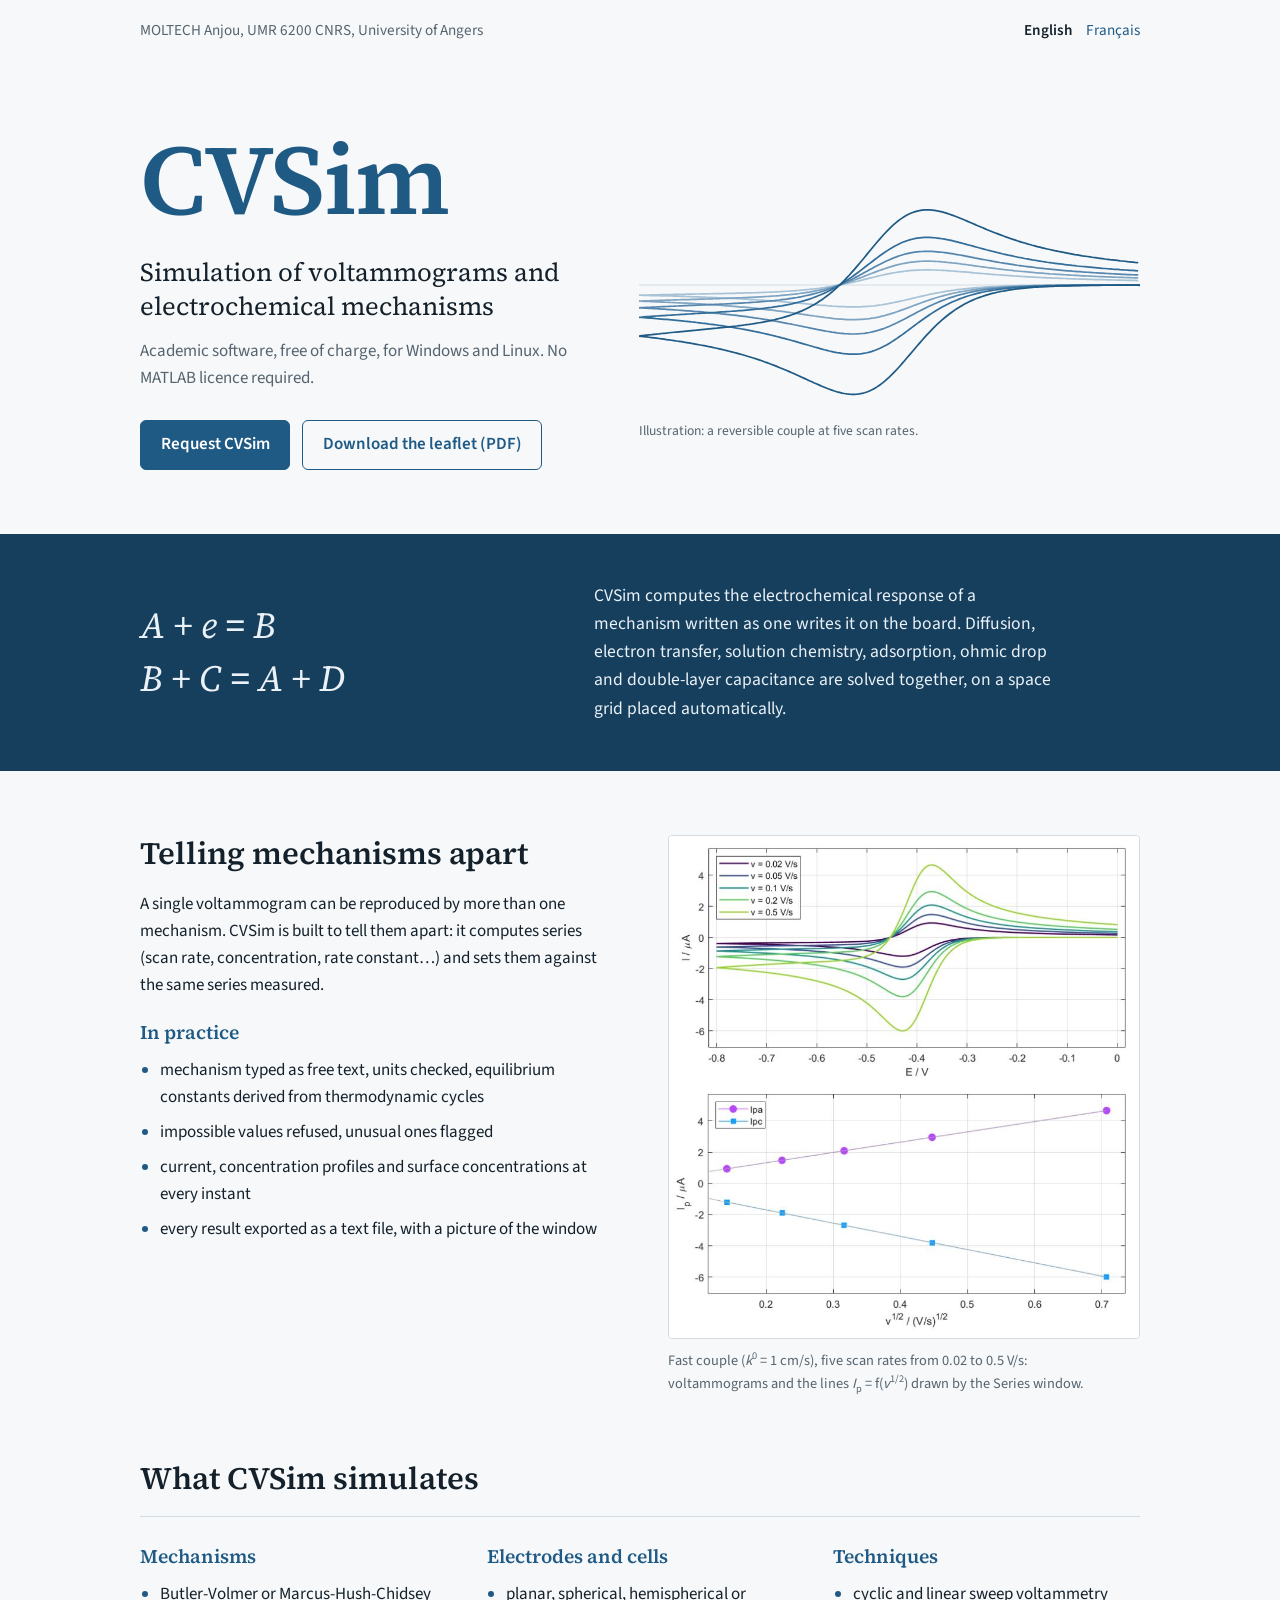
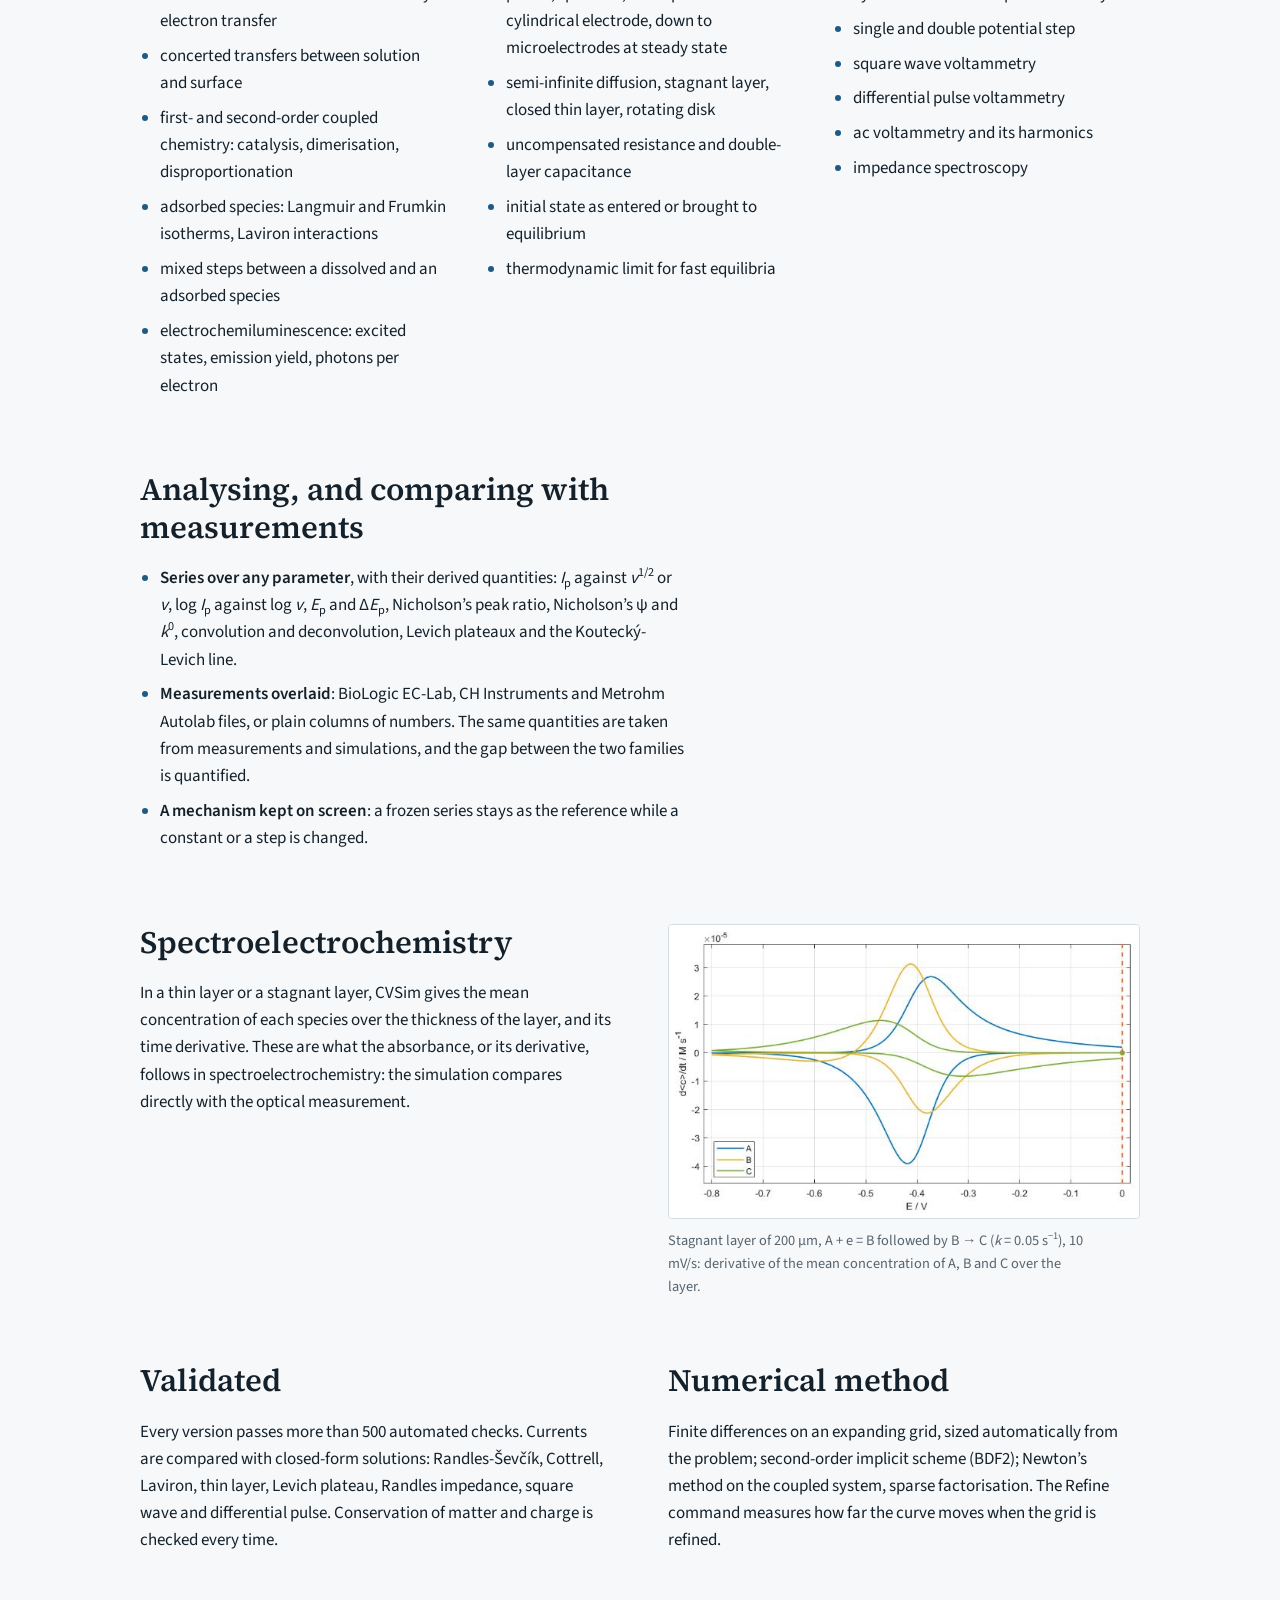
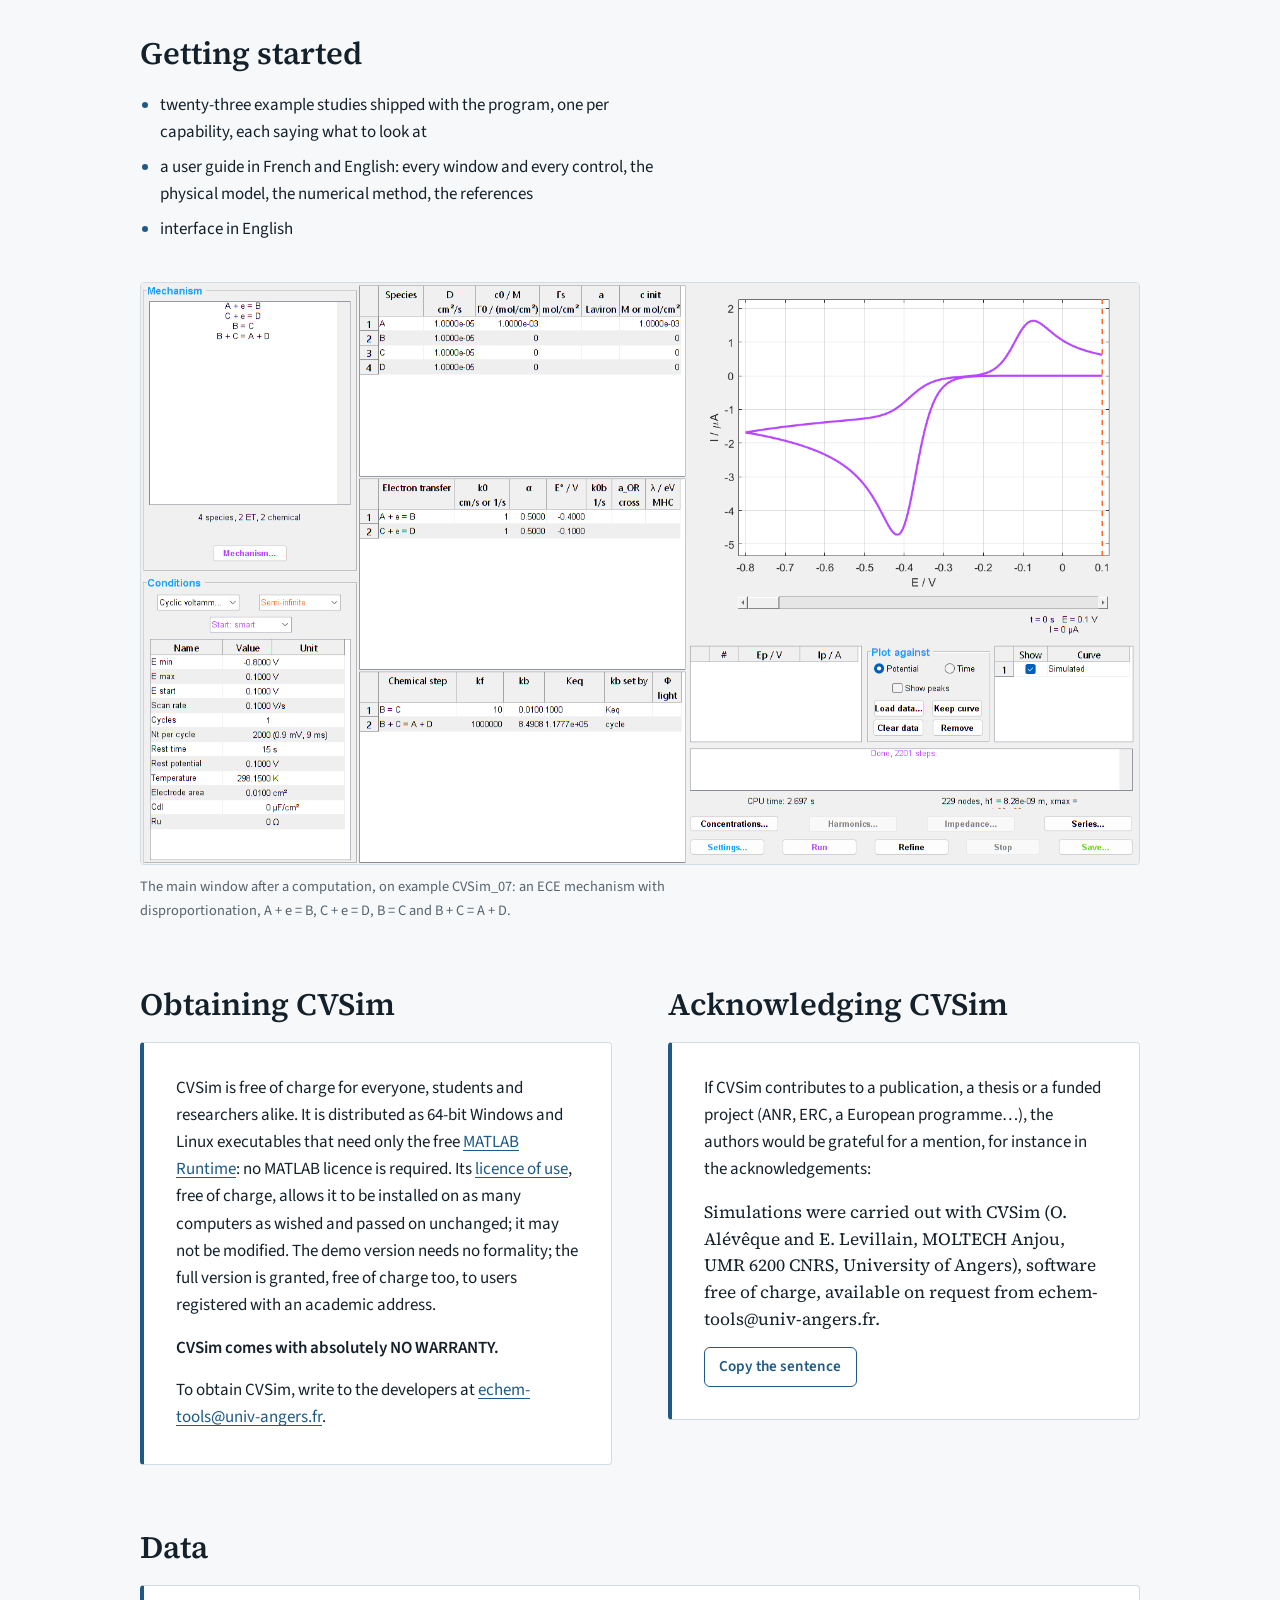
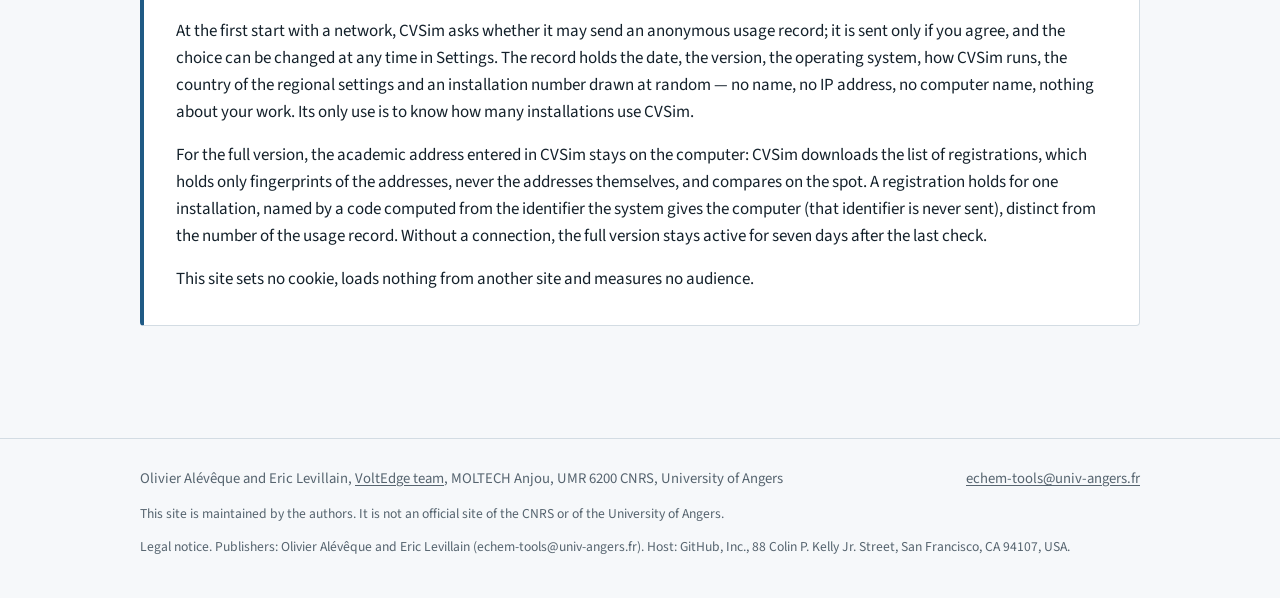
==== commit 4a1f18fb: "Add files via upload" ====
--- a/index.html
+++ b/index.html
@@ -163,7 +163,7 @@
       <div>
         <h2>Obtaining CVSim</h2>
         <div class="panel">
-          <p>CVSim is free of charge for everyone, students and researchers alike. It is distributed as 64-bit Windows and Linux executables that need only the free <a href="https://www.mathworks.com/products/compiler/matlab-runtime.html">MATLAB Runtime</a>: no MATLAB licence is required. Its <a href="docs/CVSim_Licence.pdf">licence of use</a>, free of charge, allows it to be installed on as many computers as wished and passed on unchanged; it may not be modified.</p>
+          <p>CVSim is free of charge for everyone, students and researchers alike. It is distributed as 64-bit Windows and Linux executables that need only the free <a href="https://www.mathworks.com/products/compiler/matlab-runtime.html">MATLAB Runtime</a>: no MATLAB licence is required. Its <a href="docs/CVSim_Licence.pdf">licence of use</a>, free of charge, allows it to be installed on as many computers as wished and passed on unchanged; it may not be modified. The demo version needs no formality; the full version is granted, free of charge too, to users registered with an academic address.</p>
           <p class="warranty">CVSim comes with absolutely NO WARRANTY.</p>
           <p>To obtain CVSim, write to the developers at <a href="mailto:echem-tools@univ-angers.fr?subject=CVSim%20request">echem-tools@univ-angers.fr</a>.</p>
         </div>
@@ -183,6 +183,7 @@
     <h2>Data</h2>
     <div class="panel">
       <p>At the first start with a network, CVSim asks whether it may send an anonymous usage record; it is sent only if you agree, and the choice can be changed at any time in Settings. The record holds the date, the version, the operating system, how CVSim runs, the country of the regional settings and an installation number drawn at random &mdash; no name, no IP address, no computer name, nothing about your work. Its only use is to know how many installations use CVSim.</p>
+      <p>For the full version, the academic address entered in CVSim stays on the computer: CVSim downloads the list of registrations, which holds only fingerprints of the addresses, never the addresses themselves, and compares on the spot. A registration holds for one installation, named by a code computed from the identifier the system gives the computer (that identifier is never sent), distinct from the number of the usage record. Without a connection, the full version stays active for seven days after the last check.</p>
       <p>This site sets no cookie, loads nothing from another site and measures no audience.</p>
     </div>
   </section>
